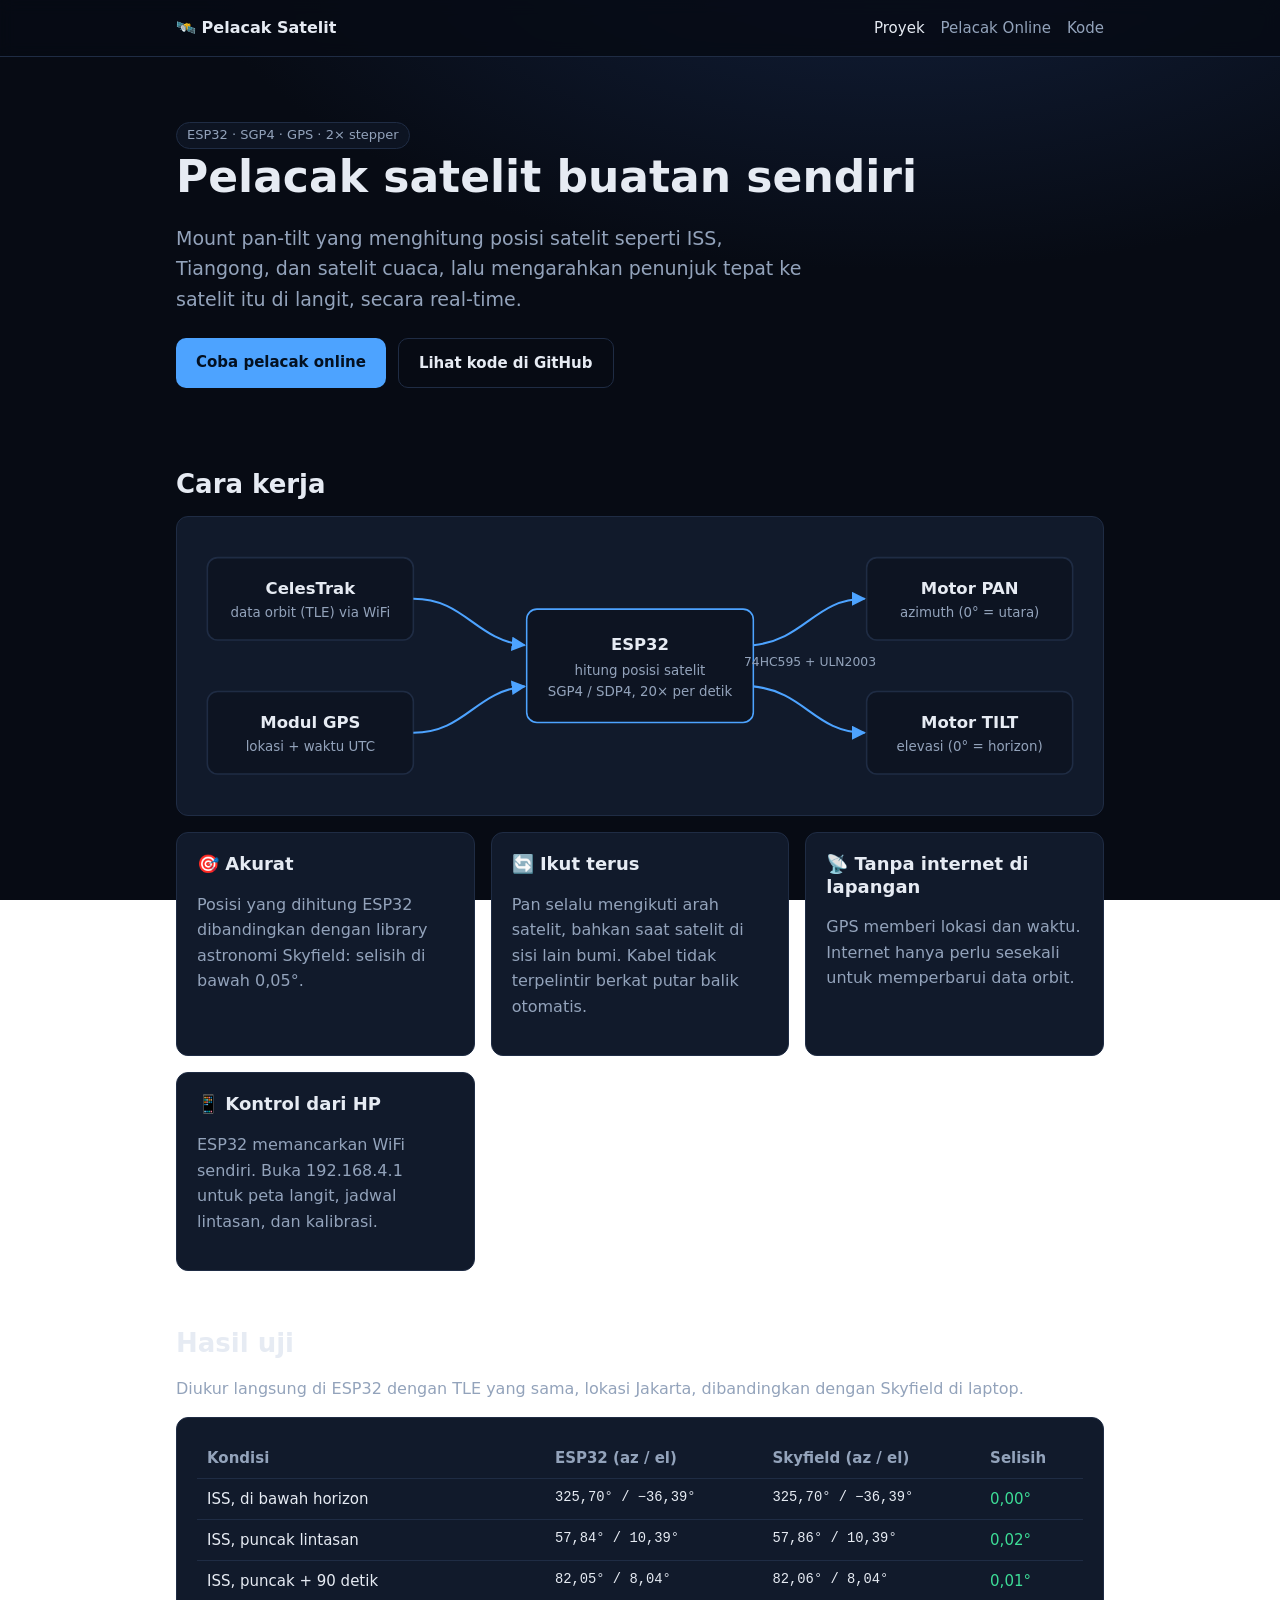
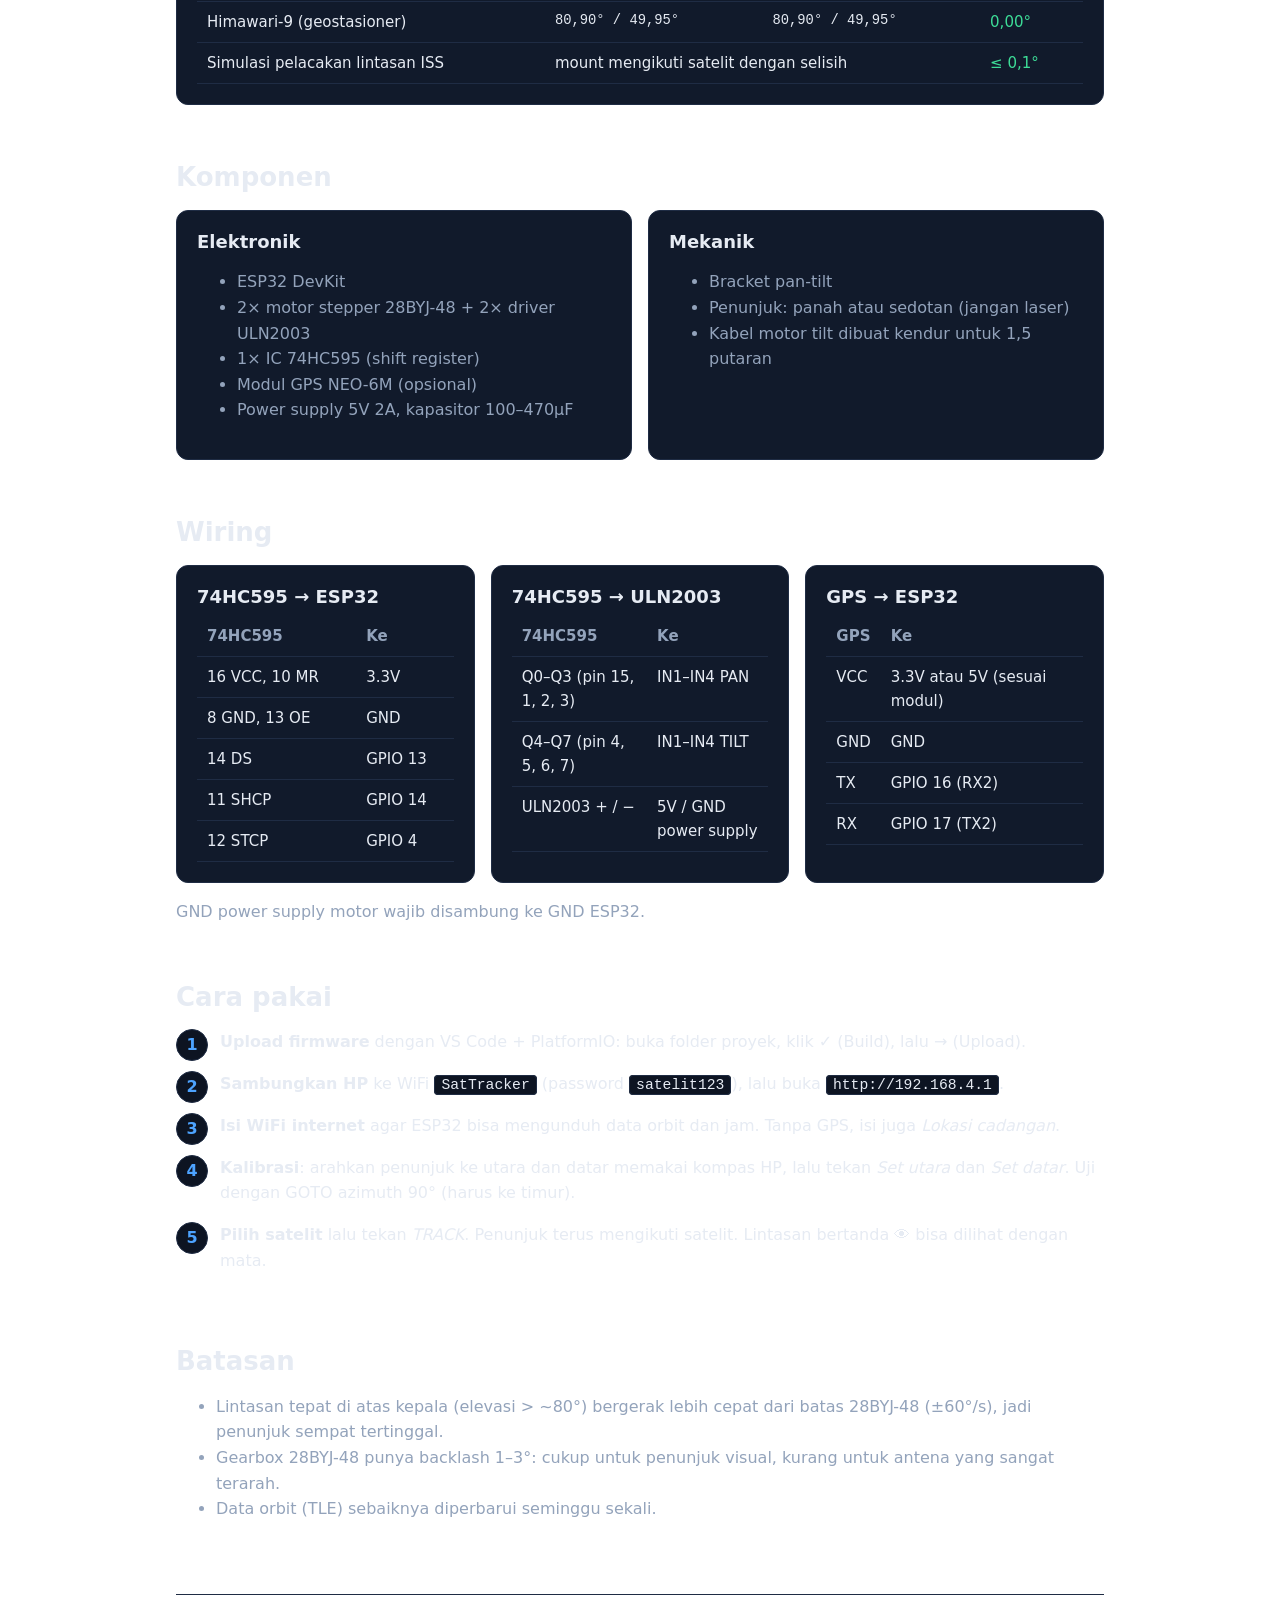
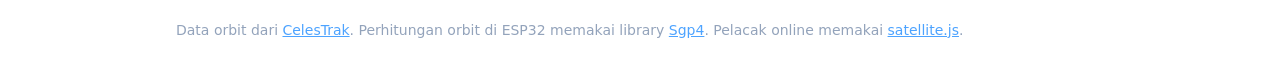
==== docs/index.html @ 541025a1 "Pelacak satelit ESP32 + halaman GitHub Pages Firmware ESP32 (PlatformIO) yang menghitung posisi sate" ====
<!doctype html>
<html lang="id">
<head>
<meta charset="utf-8">
<meta name="viewport" content="width=device-width, initial-scale=1">
<title>Pelacak Satelit ESP32</title>
<meta name="description" content="Mount pan-tilt ESP32 yang mengarahkan penunjuk ke satelit di langit secara real-time memakai SGP4, GPS, dan 2 motor stepper.">
<link rel="stylesheet" href="style.css">
</head>
<body>
<nav>
  <div class="wrap">
    <a class="brand" href="./">🛰️ Pelacak Satelit</a>
    <a class="link active" href="./">Proyek</a>
    <a class="link" href="tracker.html">Pelacak Online</a>
    <a class="link hide-sm" href="https://github.com/yusfikarfirmansamudra933-blip/satellite-tracker">Kode</a>
  </div>
</nav>

<main class="wrap">
  <section class="hero">
    <span class="pill">ESP32 · SGP4 · GPS · 2× stepper</span>
    <h1>Pelacak satelit buatan sendiri</h1>
    <p class="lead">Mount pan-tilt yang menghitung posisi satelit seperti ISS, Tiangong, dan satelit cuaca,
      lalu mengarahkan penunjuk tepat ke satelit itu di langit, secara real-time.</p>
    <div class="actions">
      <a class="btn" href="tracker.html">Coba pelacak online</a>
      <a class="btn ghost" href="https://github.com/yusfikarfirmansamudra933-blip/satellite-tracker">Lihat kode di GitHub</a>
    </div>
  </section>

  <h2>Cara kerja</h2>
  <div class="card table-scroll">
    <svg class="diagram" viewBox="0 0 860 250" role="img" aria-label="Diagram alur: CelesTrak dan GPS ke ESP32, lalu ke motor pan dan tilt">
      <defs>
        <marker id="ar" viewBox="0 0 10 10" refX="9" refY="5" markerWidth="7" markerHeight="7" orient="auto">
          <path d="M0,0 L10,5 L0,10 z" fill="#4da3ff"/>
        </marker>
      </defs>
      <g fill="#0d1422" stroke="#1f2c44" stroke-width="1.5">
        <rect x="10" y="20" width="200" height="80" rx="10"/>
        <rect x="10" y="150" width="200" height="80" rx="10"/>
        <rect x="320" y="70" width="220" height="110" rx="10" stroke="#4da3ff"/>
        <rect x="650" y="20" width="200" height="80" rx="10"/>
        <rect x="650" y="150" width="200" height="80" rx="10"/>
      </g>
      <g fill="#e6ebf3" font-size="16" font-weight="600" text-anchor="middle">
        <text x="110" y="55">CelesTrak</text>
        <text x="110" y="185">Modul GPS</text>
        <text x="430" y="110">ESP32</text>
        <text x="750" y="55">Motor PAN</text>
        <text x="750" y="185">Motor TILT</text>
      </g>
      <g fill="#93a3bb" font-size="13" text-anchor="middle">
        <text x="110" y="78">data orbit (TLE) via WiFi</text>
        <text x="110" y="208">lokasi + waktu UTC</text>
        <text x="430" y="134">hitung posisi satelit</text>
        <text x="430" y="154">SGP4 / SDP4, 20× per detik</text>
        <text x="750" y="78">azimuth (0° = utara)</text>
        <text x="750" y="208">elevasi (0° = horizon)</text>
      </g>
      <g stroke="#4da3ff" stroke-width="2" fill="none" marker-end="url(#ar)">
        <path d="M210,60 C260,60 270,100 318,105"/>
        <path d="M210,190 C260,190 270,150 318,145"/>
        <path d="M540,105 C590,100 600,60 648,60"/>
        <path d="M540,145 C590,150 600,190 648,190"/>
      </g>
      <text x="595" y="125" fill="#93a3bb" font-size="12" text-anchor="middle">74HC595 + ULN2003</text>
    </svg>
  </div>

  <div class="grid" style="margin-top:16px">
    <div class="card"><h3>🎯 Akurat</h3><p class="muted">Posisi yang dihitung ESP32 dibandingkan dengan library astronomi Skyfield: selisih di bawah 0,05°.</p></div>
    <div class="card"><h3>🔄 Ikut terus</h3><p class="muted">Pan selalu mengikuti arah satelit, bahkan saat satelit di sisi lain bumi. Kabel tidak terpelintir berkat putar balik otomatis.</p></div>
    <div class="card"><h3>📡 Tanpa internet di lapangan</h3><p class="muted">GPS memberi lokasi dan waktu. Internet hanya perlu sesekali untuk memperbarui data orbit.</p></div>
    <div class="card"><h3>📱 Kontrol dari HP</h3><p class="muted">ESP32 memancarkan WiFi sendiri. Buka 192.168.4.1 untuk peta langit, jadwal lintasan, dan kalibrasi.</p></div>
  </div>

  <h2>Hasil uji</h2>
  <p class="muted">Diukur langsung di ESP32 dengan TLE yang sama, lokasi Jakarta, dibandingkan dengan Skyfield di laptop.</p>
  <div class="card table-scroll">
    <table>
      <thead><tr><th>Kondisi</th><th>ESP32 (az / el)</th><th>Skyfield (az / el)</th><th>Selisih</th></tr></thead>
      <tbody>
        <tr><td>ISS, di bawah horizon</td><td class="mono">325,70° / −36,39°</td><td class="mono">325,70° / −36,39°</td><td class="good">0,00°</td></tr>
        <tr><td>ISS, puncak lintasan</td><td class="mono">57,84° / 10,39°</td><td class="mono">57,86° / 10,39°</td><td class="good">0,02°</td></tr>
        <tr><td>ISS, puncak + 90 detik</td><td class="mono">82,05° / 8,04°</td><td class="mono">82,06° / 8,04°</td><td class="good">0,01°</td></tr>
        <tr><td>Himawari-9 (geostasioner)</td><td class="mono">80,90° / 49,95°</td><td class="mono">80,90° / 49,95°</td><td class="good">0,00°</td></tr>
        <tr><td>Simulasi pelacakan lintasan ISS</td><td colspan="2">mount mengikuti satelit dengan selisih</td><td class="good">≤ 0,1°</td></tr>
      </tbody>
    </table>
  </div>

  <h2>Komponen</h2>
  <div class="grid">
    <div class="card">
      <h3>Elektronik</h3>
      <ul class="muted">
        <li>ESP32 DevKit</li>
        <li>2× motor stepper 28BYJ-48 + 2× driver ULN2003</li>
        <li>1× IC 74HC595 (shift register)</li>
        <li>Modul GPS NEO-6M (opsional)</li>
        <li>Power supply 5V 2A, kapasitor 100–470µF</li>
      </ul>
    </div>
    <div class="card">
      <h3>Mekanik</h3>
      <ul class="muted">
        <li>Bracket pan-tilt</li>
        <li>Penunjuk: panah atau sedotan (jangan laser)</li>
        <li>Kabel motor tilt dibuat kendur untuk 1,5 putaran</li>
      </ul>
    </div>
  </div>

  <h2>Wiring</h2>
  <div class="grid">
    <div class="card table-scroll">
      <h3>74HC595 → ESP32</h3>
      <table>
        <tr><th>74HC595</th><th>Ke</th></tr>
        <tr><td>16 VCC, 10 MR</td><td>3.3V</td></tr>
        <tr><td>8 GND, 13 OE</td><td>GND</td></tr>
        <tr><td>14 DS</td><td>GPIO 13</td></tr>
        <tr><td>11 SHCP</td><td>GPIO 14</td></tr>
        <tr><td>12 STCP</td><td>GPIO 4</td></tr>
      </table>
    </div>
    <div class="card table-scroll">
      <h3>74HC595 → ULN2003</h3>
      <table>
        <tr><th>74HC595</th><th>Ke</th></tr>
        <tr><td>Q0–Q3 (pin 15, 1, 2, 3)</td><td>IN1–IN4 PAN</td></tr>
        <tr><td>Q4–Q7 (pin 4, 5, 6, 7)</td><td>IN1–IN4 TILT</td></tr>
        <tr><td>ULN2003 + / −</td><td>5V / GND power supply</td></tr>
      </table>
    </div>
    <div class="card table-scroll">
      <h3>GPS → ESP32</h3>
      <table>
        <tr><th>GPS</th><th>Ke</th></tr>
        <tr><td>VCC</td><td>3.3V atau 5V (sesuai modul)</td></tr>
        <tr><td>GND</td><td>GND</td></tr>
        <tr><td>TX</td><td>GPIO 16 (RX2)</td></tr>
        <tr><td>RX</td><td>GPIO 17 (TX2)</td></tr>
      </table>
    </div>
  </div>
  <p class="muted">GND power supply motor wajib disambung ke GND ESP32.</p>

  <h2>Cara pakai</h2>
  <ol class="steps">
    <li><strong>Upload firmware</strong> dengan VS Code + PlatformIO: buka folder proyek, klik ✓ (Build), lalu → (Upload).</li>
    <li><strong>Sambungkan HP</strong> ke WiFi <code>SatTracker</code> (password <code>satelit123</code>), lalu buka <code>http://192.168.4.1</code>.</li>
    <li><strong>Isi WiFi internet</strong> agar ESP32 bisa mengunduh data orbit dan jam. Tanpa GPS, isi juga <em>Lokasi cadangan</em>.</li>
    <li><strong>Kalibrasi</strong>: arahkan penunjuk ke utara dan datar memakai kompas HP, lalu tekan <em>Set utara</em> dan <em>Set datar</em>. Uji dengan GOTO azimuth 90° (harus ke timur).</li>
    <li><strong>Pilih satelit</strong> lalu tekan <em>TRACK</em>. Penunjuk terus mengikuti satelit. Lintasan bertanda 👁 bisa dilihat dengan mata.</li>
  </ol>

  <h2>Batasan</h2>
  <ul class="muted">
    <li>Lintasan tepat di atas kepala (elevasi &gt; ~80°) bergerak lebih cepat dari batas 28BYJ-48 (±60°/s), jadi penunjuk sempat tertinggal.</li>
    <li>Gearbox 28BYJ-48 punya backlash 1–3°: cukup untuk penunjuk visual, kurang untuk antena yang sangat terarah.</li>
    <li>Data orbit (TLE) sebaiknya diperbarui seminggu sekali.</li>
  </ul>

  <footer>
    Data orbit dari <a href="https://celestrak.org">CelesTrak</a>. Perhitungan orbit di ESP32 memakai library
    <a href="https://github.com/Hopperpop/Sgp4-Library">Sgp4</a>. Pelacak online memakai
    <a href="https://github.com/shashwatak/satellite-js">satellite.js</a>.
  </footer>
</main>
</body>
</html>
---- docs/style.css ----
:root {
  --bg: #070b14;
  --bg-2: #0d1422;
  --card: #111a2b;
  --line: #1f2c44;
  --text: #e6ebf3;
  --muted: #93a3bb;
  --accent: #4da3ff;
  --accent-2: #ffd54f;
  --good: #3ddc97;
  --danger: #ff6b6b;
  --radius: 12px;
  --mono: ui-monospace, "SFMono-Regular", Consolas, monospace;
}

* { box-sizing: border-box; }

body {
  margin: 0;
  background: radial-gradient(1200px 600px at 70% -10%, #13213d 0%, var(--bg) 60%) fixed;
  color: var(--text);
  font: 16px/1.6 system-ui, -apple-system, "Segoe UI", Roboto, sans-serif;
}

a { color: var(--accent); }

.wrap { max-width: 960px; margin: 0 auto; padding: 0 16px; }

/* ---------- Navigasi ---------- */
nav {
  position: sticky; top: 0; z-index: 10;
  background: rgba(7, 11, 20, 0.85);
  backdrop-filter: blur(8px);
  border-bottom: 1px solid var(--line);
}
nav .wrap { display: flex; align-items: center; gap: 16px; height: 56px; }
nav .brand { font-weight: 700; color: var(--text); text-decoration: none; margin-right: auto; white-space: nowrap; }
nav a.link { color: var(--muted); text-decoration: none; font-size: 15px; white-space: nowrap; }
nav a.link:hover, nav a.link.active { color: var(--text); }

/* ---------- Umum ---------- */
h1, h2, h3 { line-height: 1.25; }
h2 { font-size: 26px; margin: 56px 0 16px; }
h3 { font-size: 18px; margin: 0 0 8px; }
p.lead { font-size: 19px; color: var(--muted); max-width: 640px; }
.muted { color: var(--muted); }
code, .mono { font-family: var(--mono); font-size: 0.92em; }
code { background: var(--bg-2); padding: 1px 6px; border-radius: 4px; border: 1px solid var(--line); }

.btn {
  display: inline-block; padding: 12px 20px; border-radius: 10px;
  background: var(--accent); color: #031021; font-weight: 600; text-decoration: none;
  border: 0; cursor: pointer; font-size: 15px;
}
.btn.ghost { background: transparent; color: var(--text); border: 1px solid var(--line); }
.btn:hover { filter: brightness(1.1); }

.card { background: var(--card); border: 1px solid var(--line); border-radius: var(--radius); padding: 20px; }
.grid { display: grid; gap: 16px; grid-template-columns: repeat(auto-fit, minmax(240px, 1fr)); }

table { width: 100%; border-collapse: collapse; font-size: 15px; }
th, td { text-align: left; padding: 8px 10px; border-bottom: 1px solid var(--line); vertical-align: top; }
th { color: var(--muted); font-weight: 600; }
.table-scroll { overflow-x: auto; }

pre {
  background: var(--bg-2); border: 1px solid var(--line); border-radius: var(--radius);
  padding: 16px; overflow-x: auto; font: 13px/1.5 var(--mono);
}

footer { margin: 72px 0 0; padding: 24px 0; border-top: 1px solid var(--line); color: var(--muted); font-size: 14px; }

/* ---------- Beranda ---------- */
.hero { padding: 64px 0 24px; }
.hero h1 { font-size: 44px; margin: 0 0 12px; }
.hero .actions { display: flex; gap: 12px; flex-wrap: wrap; margin-top: 24px; }
.steps { counter-reset: step; list-style: none; padding: 0; }
.steps li { counter-increment: step; position: relative; padding: 0 0 16px 44px; }
.steps li::before {
  content: counter(step); position: absolute; left: 0; top: 0;
  width: 30px; height: 30px; border-radius: 50%; background: var(--bg-2); border: 1px solid var(--line);
  display: grid; place-items: center; font-weight: 700; color: var(--accent);
}
.diagram { width: 100%; min-width: 620px; height: auto; display: block; }
.diagram text { font-family: system-ui, sans-serif; }
.pill { display: inline-block; padding: 2px 10px; border-radius: 99px; background: var(--bg-2); border: 1px solid var(--line); font-size: 13px; color: var(--muted); }
.good { color: var(--good); }

/* ---------- Pelacak ---------- */
.app { display: grid; gap: 16px; grid-template-columns: 1fr; padding: 24px 0; }
@media (min-width: 820px) { .app { grid-template-columns: 380px 1fr; } }
.controls { display: flex; gap: 8px; flex-wrap: wrap; }
.controls select, .controls input {
  flex: 1; min-width: 0; padding: 10px; border-radius: 8px; border: 1px solid var(--line);
  background: var(--bg-2); color: var(--text); font-size: 15px;
}
.controls .btn { padding: 10px 14px; }
#sky { width: 100%; max-width: 380px; aspect-ratio: 1; display: block; margin: 0 auto; }
.stats { display: grid; grid-template-columns: repeat(2, 1fr); gap: 10px; margin: 0; }
.stats div { background: var(--bg-2); border: 1px solid var(--line); border-radius: 10px; padding: 10px 12px; }
.stats dt { color: var(--muted); font-size: 13px; }
.stats dd { margin: 0; font: 600 18px/1.3 var(--mono); }
.status { min-height: 22px; font-size: 14px; color: var(--accent-2); margin: 8px 0; }
.big { font-size: 22px; font-weight: 700; margin: 4px 0 12px; }
tr.vis td { color: var(--accent-2); }
.legend { display: flex; gap: 16px; flex-wrap: wrap; font-size: 13px; color: var(--muted); justify-content: center; margin-top: 8px; }
.legend span::before { content: ""; display: inline-block; width: 10px; height: 10px; border-radius: 50%; margin-right: 6px; vertical-align: -1px; background: var(--c); }

@media (max-width: 520px) {
  .hero h1 { font-size: 32px; }
  nav a.link.hide-sm { display: none; }
}
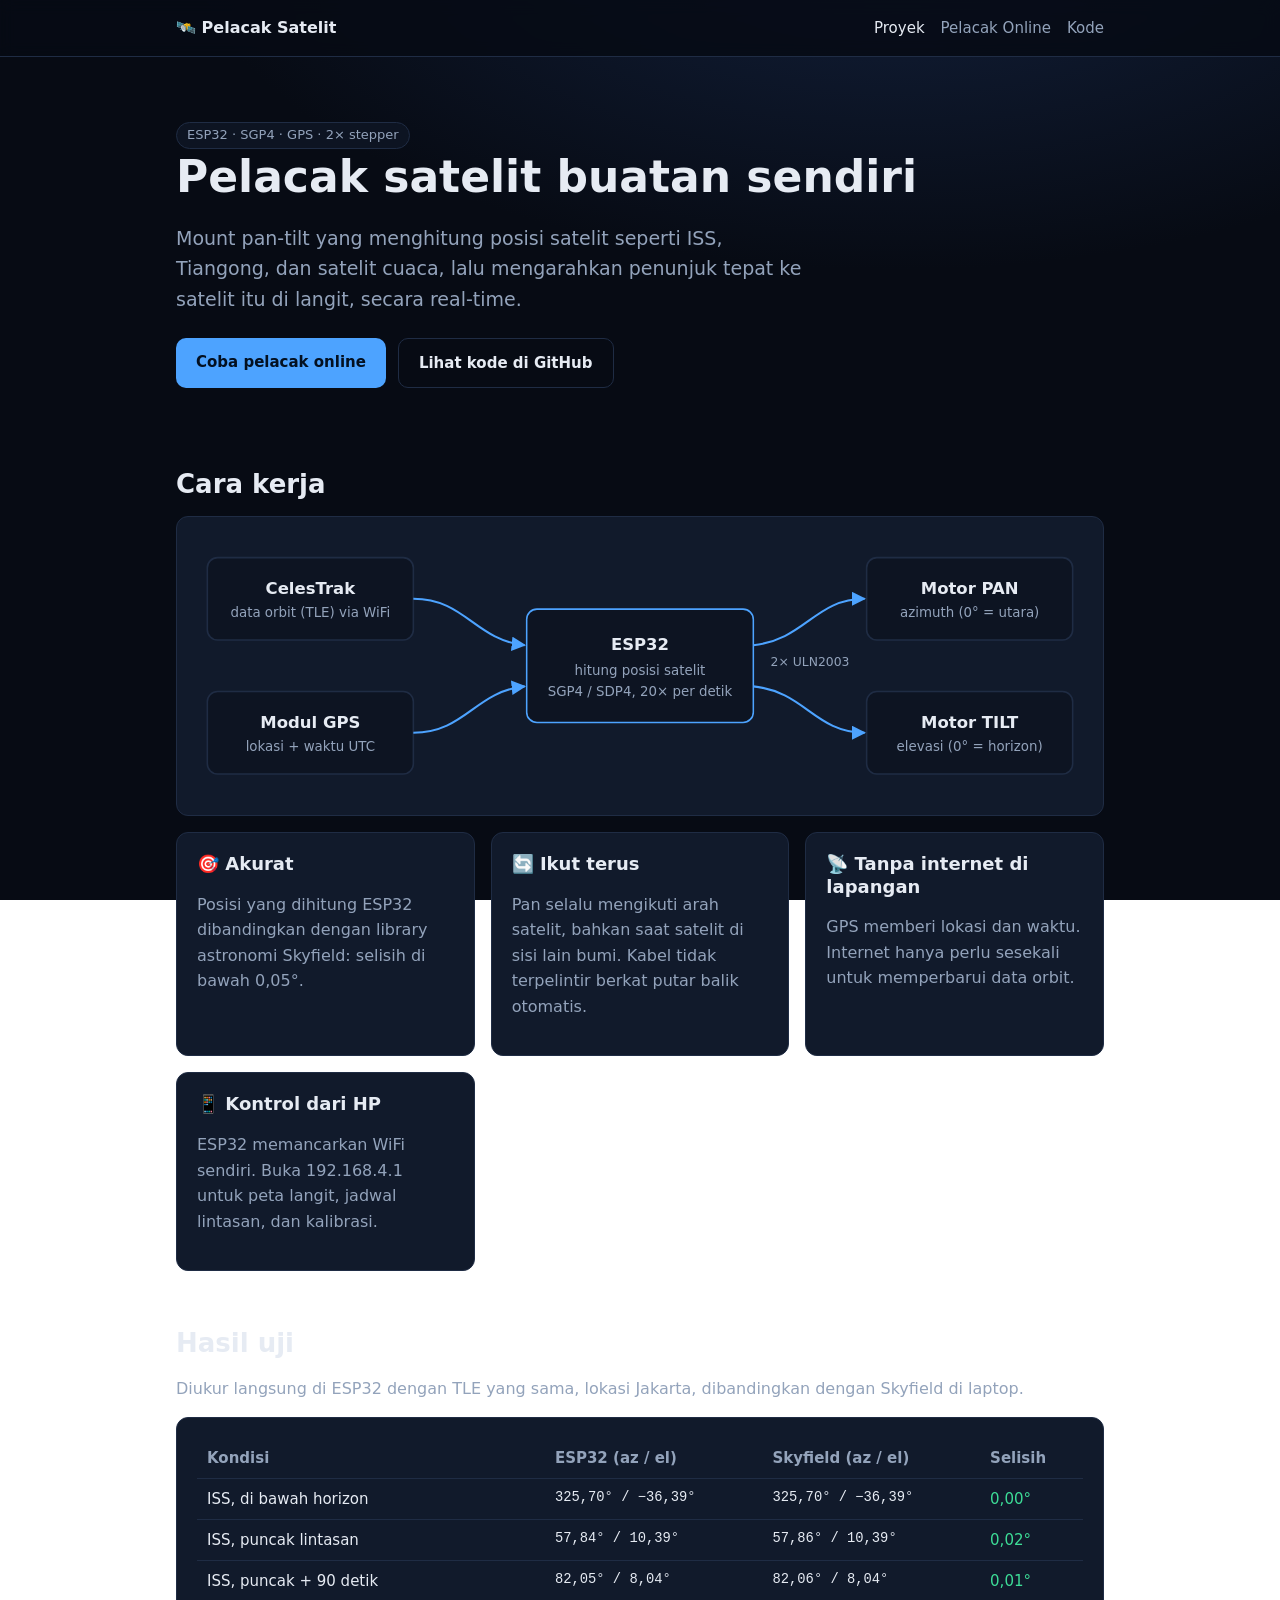
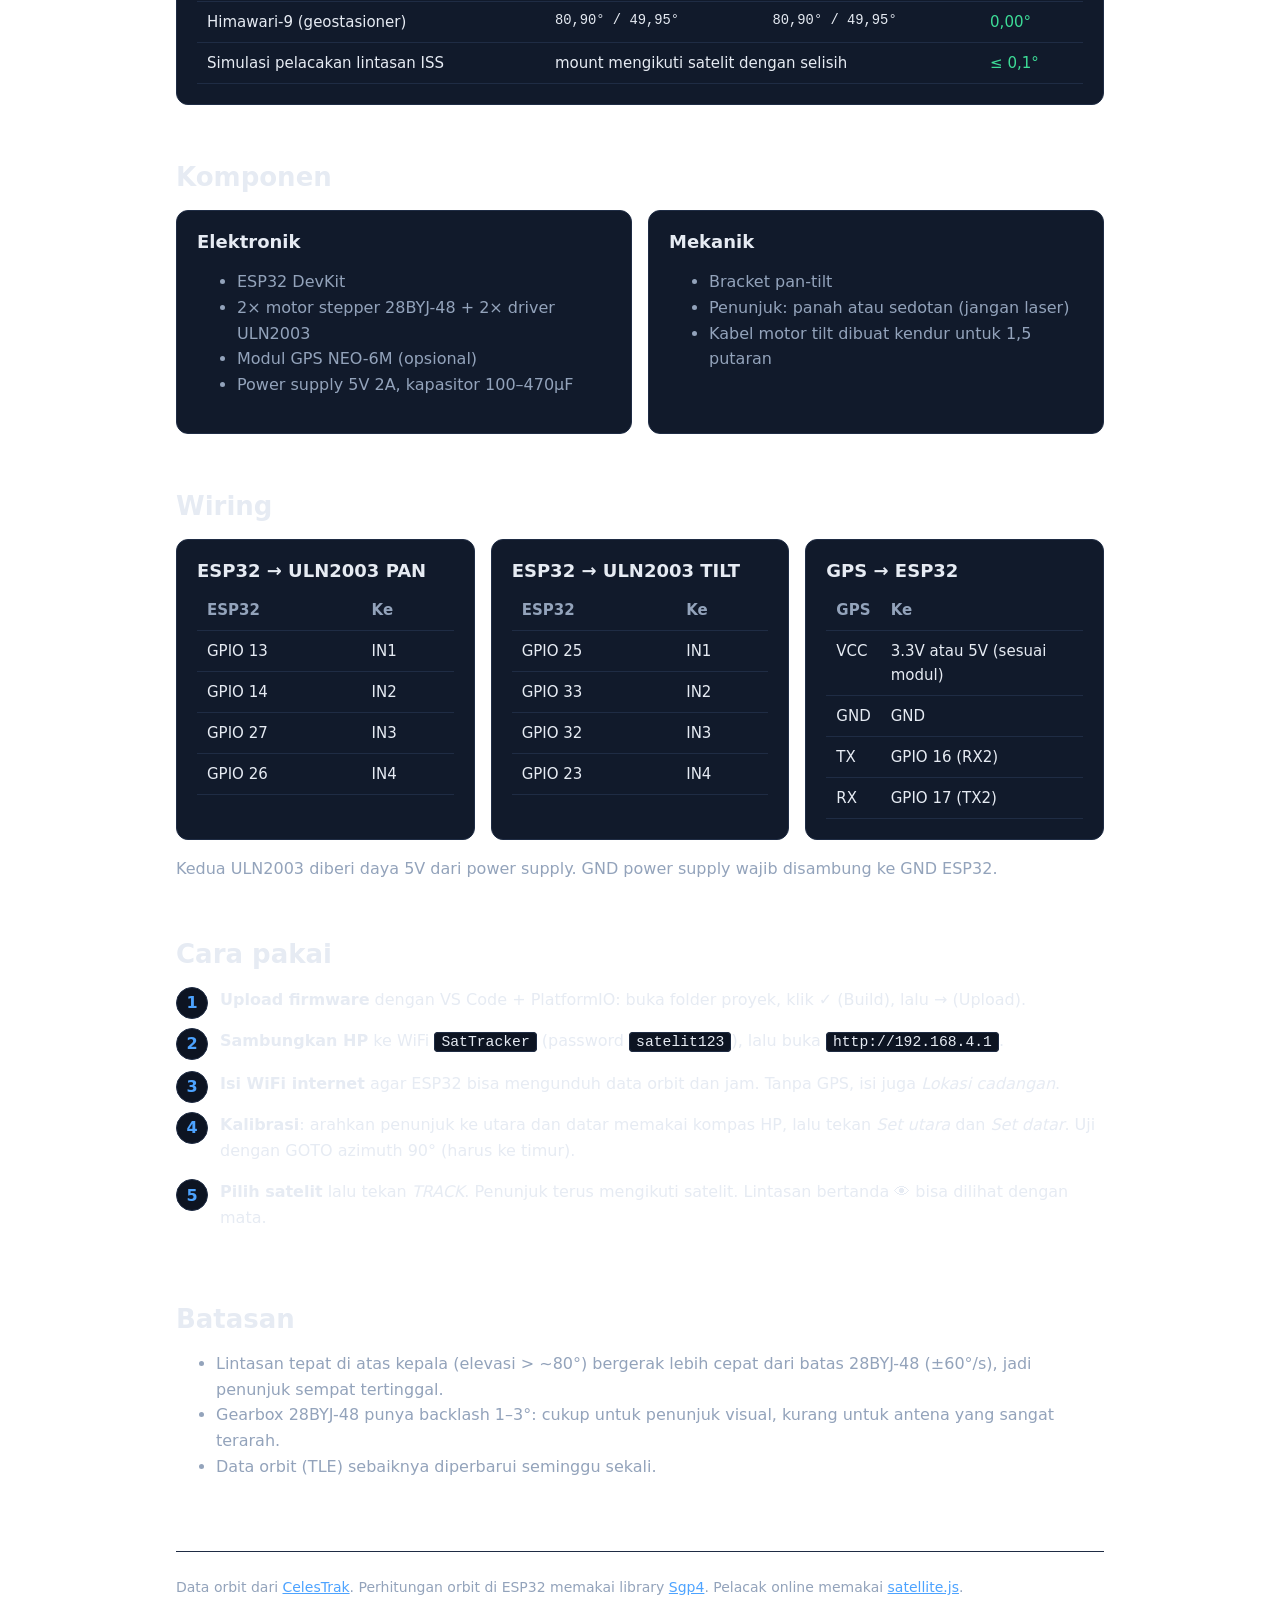
==== commit ef602470: "Motor langsung ke ESP32 tanpa 74HC595 ULN2003 kini disambung langsung ke pin ESP32 (PAN 13/14/27/26," ====
--- a/docs/index.html
+++ b/docs/index.html
@@ -65,7 +65,7 @@
         <path d="M540,105 C590,100 600,60 648,60"/>
         <path d="M540,145 C590,150 600,190 648,190"/>
       </g>
-      <text x="595" y="125" fill="#93a3bb" font-size="12" text-anchor="middle">74HC595 + ULN2003</text>
+      <text x="595" y="125" fill="#93a3bb" font-size="12" text-anchor="middle">2× ULN2003</text>
     </svg>
   </div>
 
@@ -98,7 +98,6 @@
       <ul class="muted">
         <li>ESP32 DevKit</li>
         <li>2× motor stepper 28BYJ-48 + 2× driver ULN2003</li>
-        <li>1× IC 74HC595 (shift register)</li>
         <li>Modul GPS NEO-6M (opsional)</li>
         <li>Power supply 5V 2A, kapasitor 100–470µF</li>
       </ul>
@@ -116,23 +115,23 @@
   <h2>Wiring</h2>
   <div class="grid">
     <div class="card table-scroll">
-      <h3>74HC595 → ESP32</h3>
+      <h3>ESP32 → ULN2003 PAN</h3>
       <table>
-        <tr><th>74HC595</th><th>Ke</th></tr>
-        <tr><td>16 VCC, 10 MR</td><td>3.3V</td></tr>
-        <tr><td>8 GND, 13 OE</td><td>GND</td></tr>
-        <tr><td>14 DS</td><td>GPIO 13</td></tr>
-        <tr><td>11 SHCP</td><td>GPIO 14</td></tr>
-        <tr><td>12 STCP</td><td>GPIO 4</td></tr>
+        <tr><th>ESP32</th><th>Ke</th></tr>
+        <tr><td>GPIO 13</td><td>IN1</td></tr>
+        <tr><td>GPIO 14</td><td>IN2</td></tr>
+        <tr><td>GPIO 27</td><td>IN3</td></tr>
+        <tr><td>GPIO 26</td><td>IN4</td></tr>
       </table>
     </div>
     <div class="card table-scroll">
-      <h3>74HC595 → ULN2003</h3>
+      <h3>ESP32 → ULN2003 TILT</h3>
       <table>
-        <tr><th>74HC595</th><th>Ke</th></tr>
-        <tr><td>Q0–Q3 (pin 15, 1, 2, 3)</td><td>IN1–IN4 PAN</td></tr>
-        <tr><td>Q4–Q7 (pin 4, 5, 6, 7)</td><td>IN1–IN4 TILT</td></tr>
-        <tr><td>ULN2003 + / −</td><td>5V / GND power supply</td></tr>
+        <tr><th>ESP32</th><th>Ke</th></tr>
+        <tr><td>GPIO 25</td><td>IN1</td></tr>
+        <tr><td>GPIO 33</td><td>IN2</td></tr>
+        <tr><td>GPIO 32</td><td>IN3</td></tr>
+        <tr><td>GPIO 23</td><td>IN4</td></tr>
       </table>
     </div>
     <div class="card table-scroll">
@@ -146,7 +145,7 @@
       </table>
     </div>
   </div>
-  <p class="muted">GND power supply motor wajib disambung ke GND ESP32.</p>
+  <p class="muted">Kedua ULN2003 diberi daya 5V dari power supply. GND power supply wajib disambung ke GND ESP32.</p>
 
   <h2>Cara pakai</h2>
   <ol class="steps">
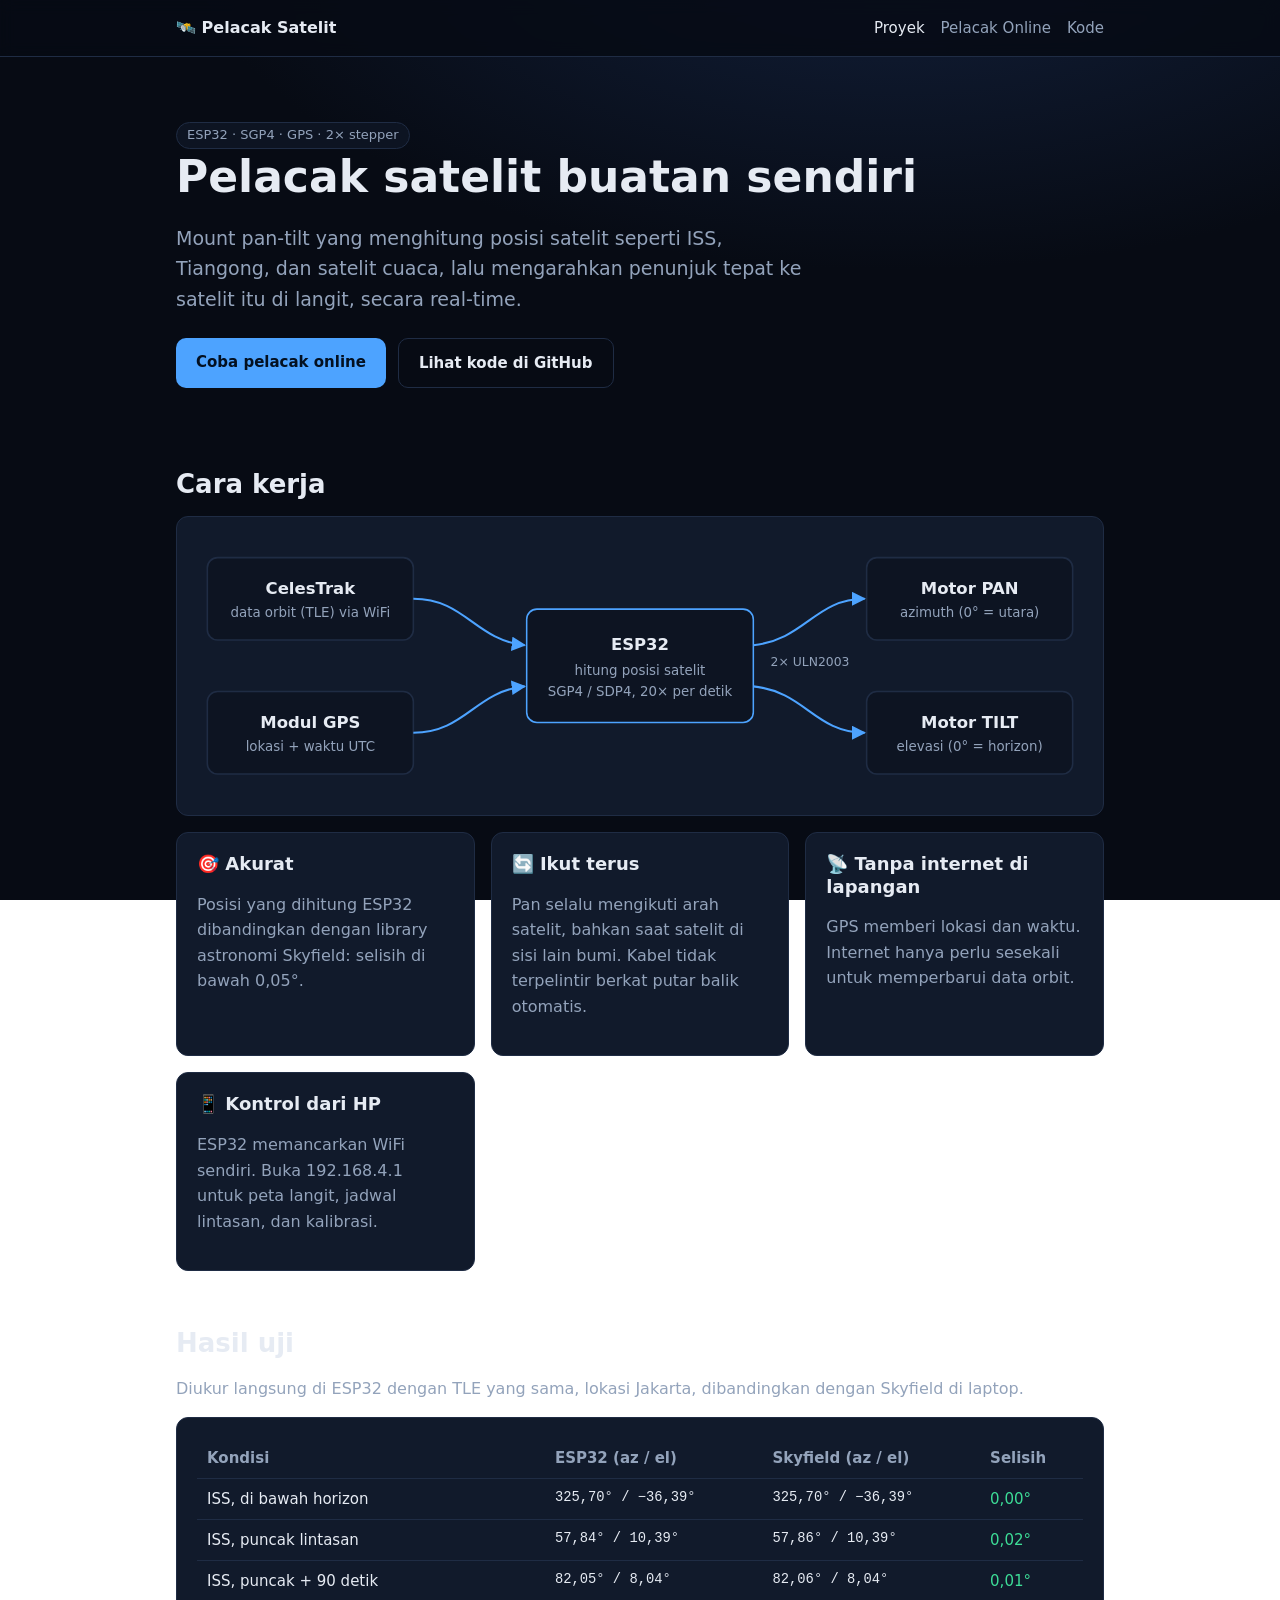
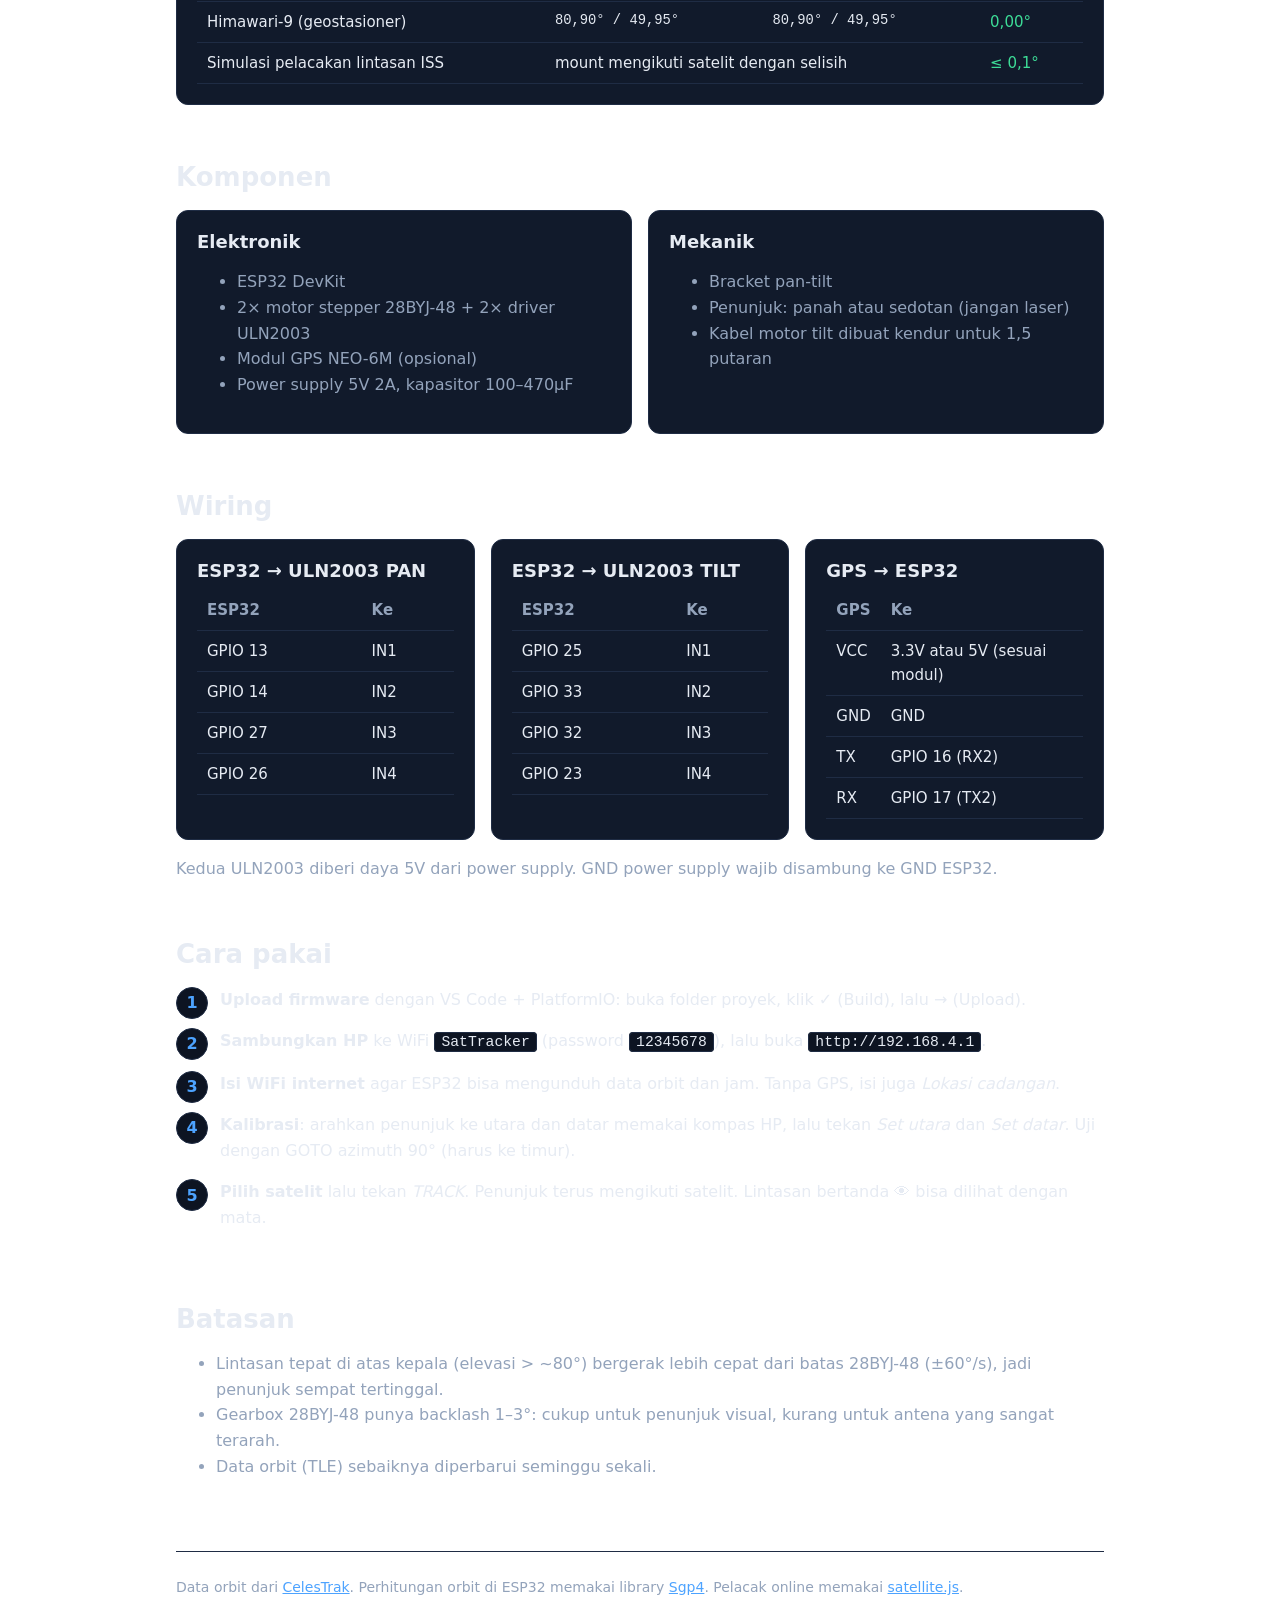
==== commit 46f1e6e6: "Ganti password WiFi SatTracker menjadi 12345678 Co-Authored-By: Claude Opus 5.5 <noreply@anthropic.c" ====
--- a/docs/index.html
+++ b/docs/index.html
@@ -150,7 +150,7 @@
   <h2>Cara pakai</h2>
   <ol class="steps">
     <li><strong>Upload firmware</strong> dengan VS Code + PlatformIO: buka folder proyek, klik ✓ (Build), lalu → (Upload).</li>
-    <li><strong>Sambungkan HP</strong> ke WiFi <code>SatTracker</code> (password <code>satelit123</code>), lalu buka <code>http://192.168.4.1</code>.</li>
+    <li><strong>Sambungkan HP</strong> ke WiFi <code>SatTracker</code> (password <code>12345678</code>), lalu buka <code>http://192.168.4.1</code>.</li>
     <li><strong>Isi WiFi internet</strong> agar ESP32 bisa mengunduh data orbit dan jam. Tanpa GPS, isi juga <em>Lokasi cadangan</em>.</li>
     <li><strong>Kalibrasi</strong>: arahkan penunjuk ke utara dan datar memakai kompas HP, lalu tekan <em>Set utara</em> dan <em>Set datar</em>. Uji dengan GOTO azimuth 90° (harus ke timur).</li>
     <li><strong>Pilih satelit</strong> lalu tekan <em>TRACK</em>. Penunjuk terus mengikuti satelit. Lintasan bertanda 👁 bisa dilihat dengan mata.</li>
